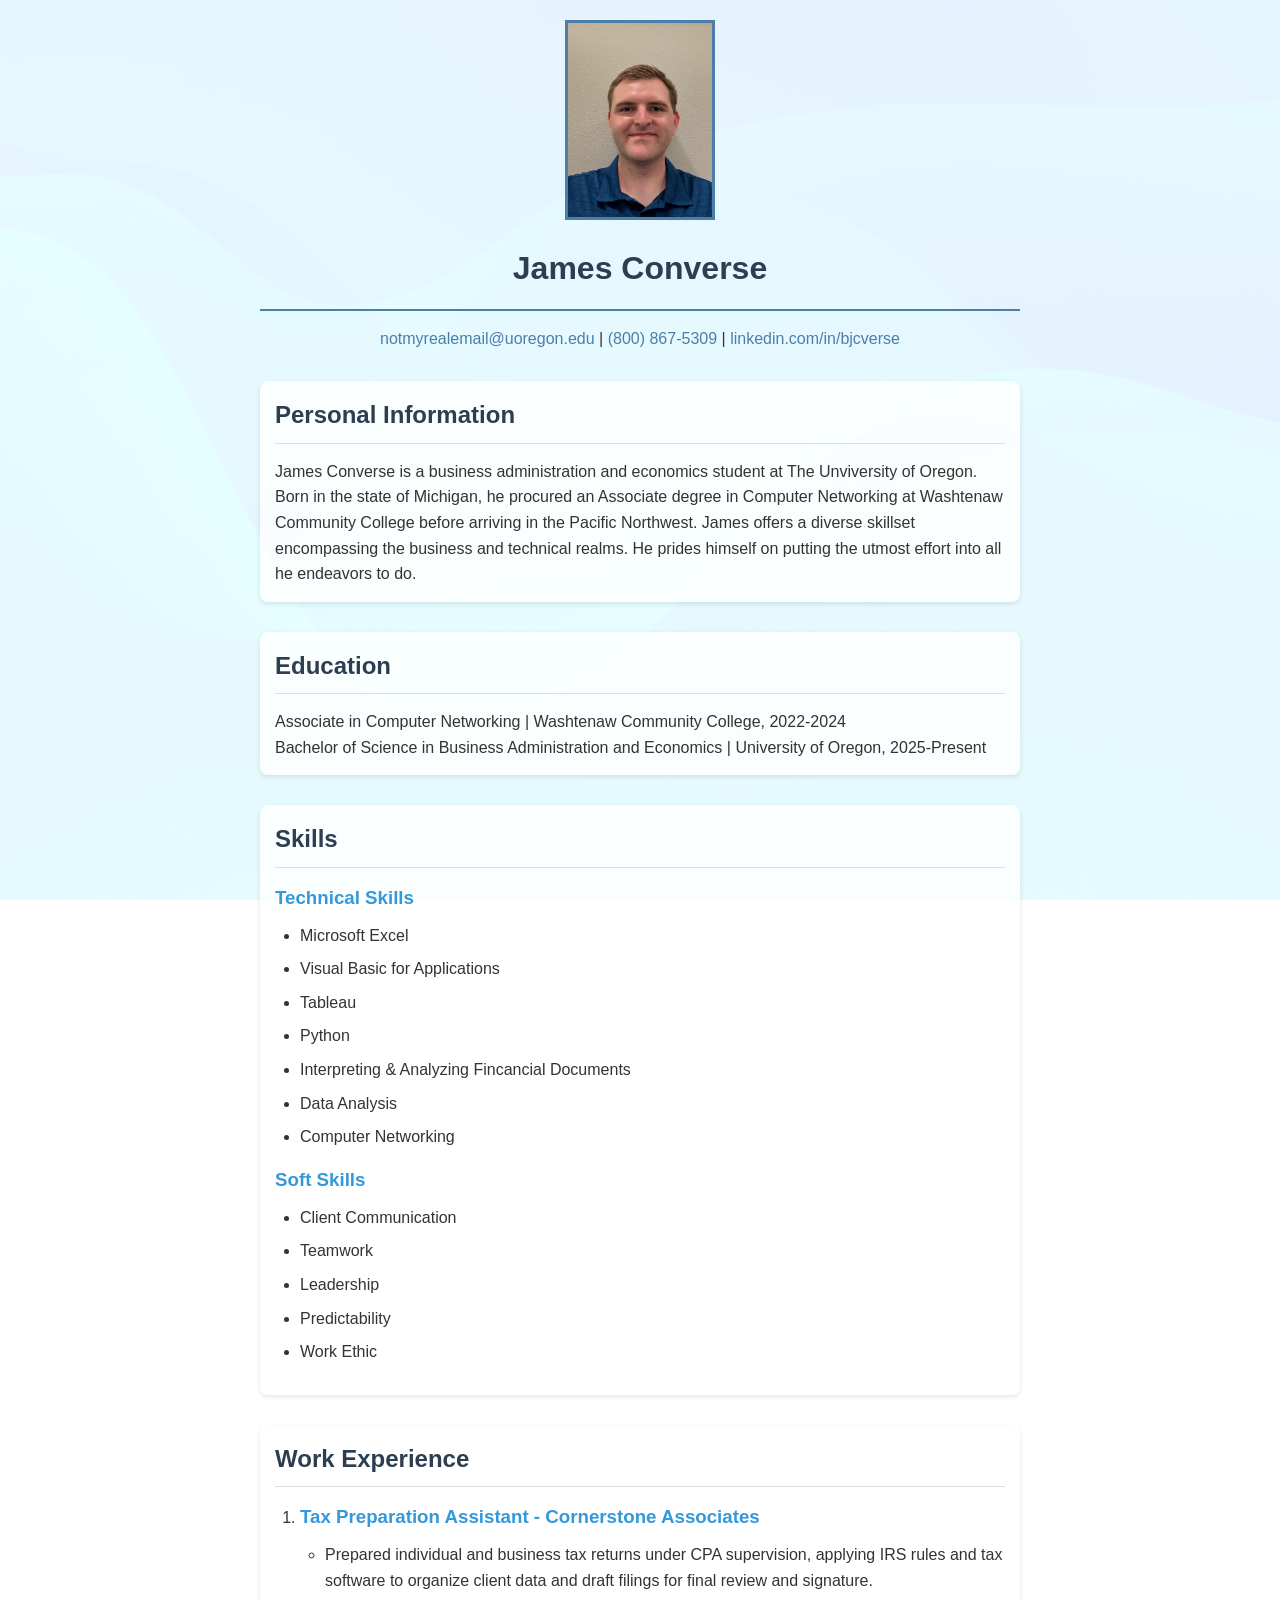
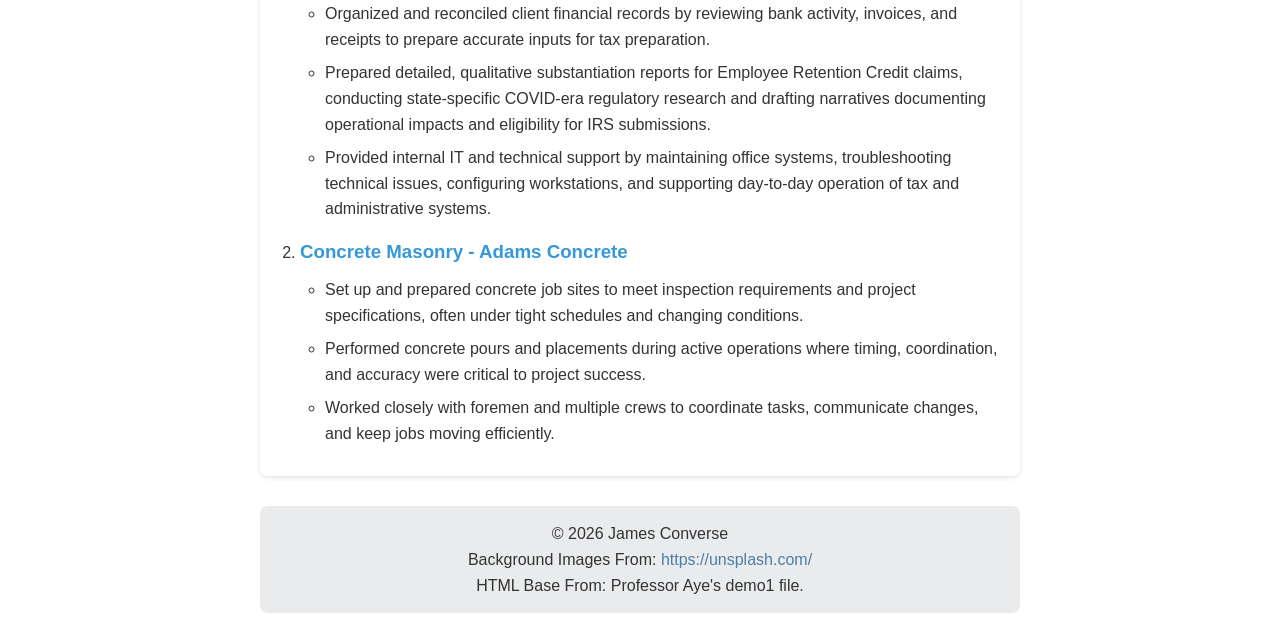
==== index.html @ b5184f1c "Add files via upload" ====
<!--
Name: James Converse
I used the code from demo 1 on Canvas as the "base" to build my site off of.
-->
<!DOCTYPE html>
<html lang="en"><head>
    <meta charset="UTF-8">
    <meta name="viewport" content="width=device-width, initial-scale=1.0">
    <title>James Converse: A Resume</title>
    <link rel="stylesheet" href="styles.css">
</head>
<body>
    <header>
        <img src="profile-picture.png" alt="James Converse profile picture" class="profile-image">
        <h1>James Converse</h1>
        <hr>
        <p>
            <a href="mailto:notmyrealemail@uoregon.edu" title="Email James Converse">notmyrealemail@uoregon.edu</a> |
            <a href="tel:18008675309" title="Call James Converse">(800) 867-5309</a> |
            <a href="https://www.linkedin.com/" target="_blank" title="James' LinkedIn Profile">linkedin.com/in/bjcverse</a>
        </p>
    </header>

    <!-- Personal Information Section -->
    <section>
        <h2>Personal Information</h2>
        <p>James Converse is a business administration and economics student at The Unviversity of Oregon. Born in the state of 
            Michigan, he procured an Associate degree in Computer Networking at Washtenaw Community College before arriving in 
            the Pacific Northwest. James offers a diverse skillset encompassing the business and technical realms. He prides 
            himself on putting the utmost effort into all he endeavors to do.</p>
    </section>

    <!-- Education Section -->
    <section>
        <h2>Education</h2>
        <p>Associate in Computer Networking | Washtenaw Community College, 2022-2024<br>
            Bachelor of Science in Business Administration and Economics | University of Oregon, 2025-Present
        </p>
    </section>

    <!-- Skills Section -->
    <section>
        <h2>Skills</h2>
        

        <h3>Technical Skills</h3>
        <ul>
            <li>Microsoft Excel</li>
            <li>Visual Basic for Applications</li>
            <li>Tableau</li>
            <li>Python</li>
            <li>Interpreting & Analyzing Fincancial Documents</li>
            <li>Data Analysis</li>
            <li>Computer Networking</li>
        </ul>

    

        <h3>Soft Skills</h3>
        <ul>
            <li>Client Communication</li>
            <li>Teamwork</li>
            <li>Leadership</li>
            <li>Predictability</li>
            <li>Work Ethic</li>
        </ul>

    </section>

    <section>
        <h2>Work Experience</h2>
        <ol>
            <li>
                <h3>Tax Preparation Assistant - Cornerstone Associates</h3>
                <ul>
                <p>
                    <li>Prepared individual and business tax returns under CPA supervision, applying IRS rules and tax software to organize client data and draft filings for final review and signature. </li>
                    <li>Organized and reconciled client financial records by reviewing bank activity, invoices, and receipts to prepare accurate inputs for tax preparation. </li>
                    <li>Prepared detailed, qualitative substantiation reports for Employee Retention Credit claims, conducting state-specific COVID-era regulatory research and drafting narratives documenting operational impacts and eligibility for IRS submissions. </li>
                    <li>Provided internal IT and technical support by maintaining office systems, troubleshooting technical issues, configuring workstations, and supporting day-to-day operation of tax and administrative systems.</li>
                </p>
                </ul>
            </li>
            <li>
                <h3>Concrete Masonry - Adams Concrete</h3>
                <ul>
                    <p>
                    <li>Set up and prepared concrete job sites to meet inspection requirements and project specifications, often under tight schedules and changing conditions.</li>
                    <li>Performed concrete pours and placements during active operations where timing, coordination, and accuracy were critical to project success.</li>
                    <li>Worked closely with foremen and multiple crews to coordinate tasks, communicate changes, and keep jobs moving efficiently.</li>
                </ul>
                </p>
            </li>
            
        </ol>
    </section>

    <footer>
        <p>© 2026 James Converse <br>
            Background Images From: <a href="https://unsplash.com/">https://unsplash.com/</a> <br>
            HTML Base From: Professor Aye's demo1 file.</p>
    </footer>

</body></html>
---- styles.css ----
/* Global Styles */
* {
    margin: 0;
    padding: 0;
    box-sizing: border-box;
}

body {
    font-family: 'Segoe UI', Tahoma, Geneva, Verdana, sans-serif;
    line-height: 1.6;
    color: #333;
    max-width: 800px;
    margin: 0 auto;
    padding: 20px;
    position: relative;
}

/* Background Image with Transparency */
/* need position: fixed; and top: 0; left: 0; */
body:before {
    content: "";
    position: fixed;
    top: 0;
    left: 0;
    width: 100%;
    height: 100%;
    background-image: url('background.avif');
    background-size: cover;
    background-position: center;
    opacity: 0.1;
    z-index: -1;
}

/* Header Styles */
header {
    text-align: center;
    margin-bottom: 30px;
}

.profile-image {
    width: 150px;
    height: 200px; /* 4:3 ratio */
    object-fit: cover;
    border: 3px solid #4d7ea8;
    margin-bottom: 15px;
}

h1 {
    color: #2c3e50;
    margin-bottom: 10px;
}

hr {
    border: none;
    height: 2px;
    background-color: #4d7ea8;
    margin: 15px 0;
}

/* Link Styles */
a {
    color: #4d7ea8;
    text-decoration: none;
    transition: color 0.3s;
}

a:hover {
    color: #2980b9;
    text-decoration: underline;
}

a:visited {
    color: #8e44ad;
}

/* Section Styles */
section {
    margin-bottom: 30px;
    padding: 15px;
    background-color: rgba(255, 255, 255, 0.8);
    border-radius: 8px;
    box-shadow: 0 2px 5px rgba(0, 0, 0, 0.1);
}

h2 {
    color: #2c3e50;
    margin-bottom: 15px;
    border-bottom: 1px solid #ddd;
    padding-bottom: 8px;
}

h3 {
    color: #3498db;
    margin: 15px 0 10px 0;
}

/* List Styles */
ul, ol {
    padding-left: 25px;
    margin-bottom: 15px;
}

li {
    margin-bottom: 8px;
}

/* Skills Section */
section section {
    box-shadow: none;
    margin-bottom: 15px;
    padding: 10px;
}

/* Footer Styles */
footer {
    text-align: center;
    margin-top: 30px;
    padding: 15px;
    background-color: rgba(44, 62, 80, 0.1);
    border-radius: 8px;
}
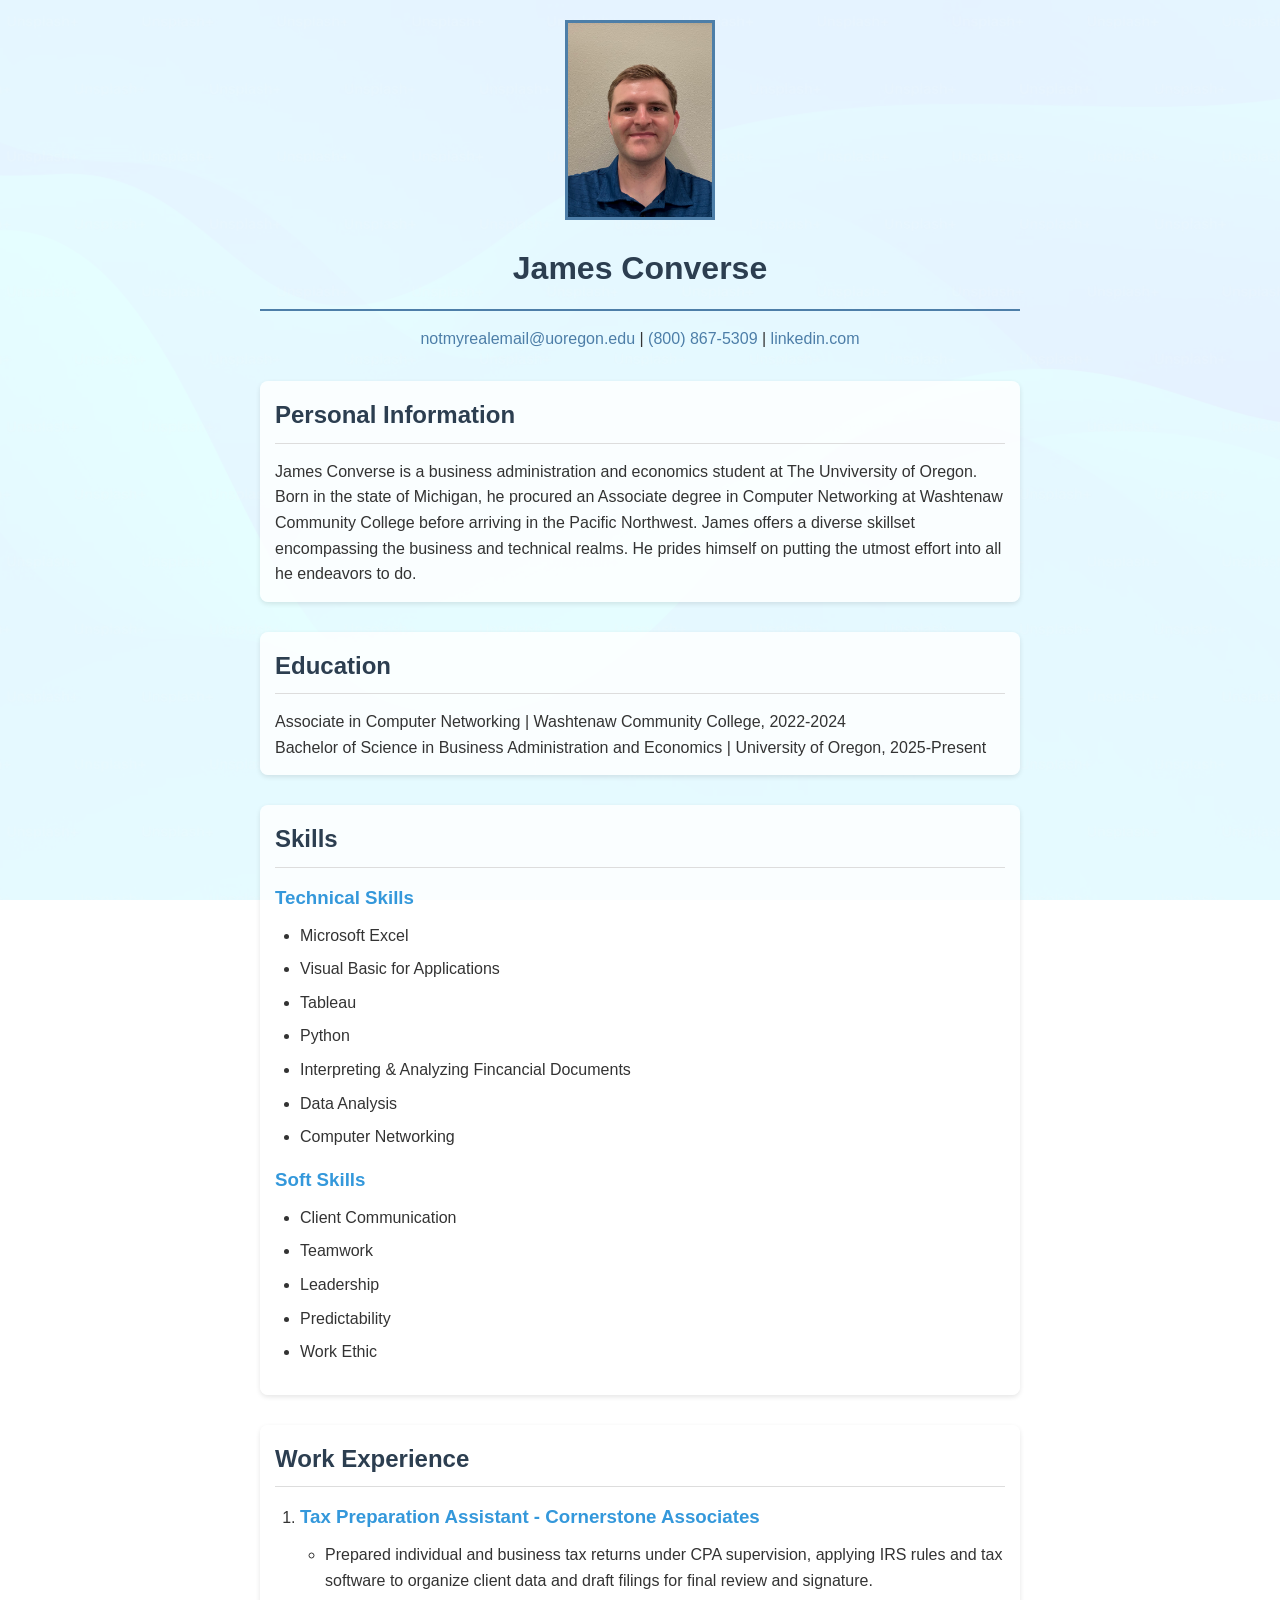
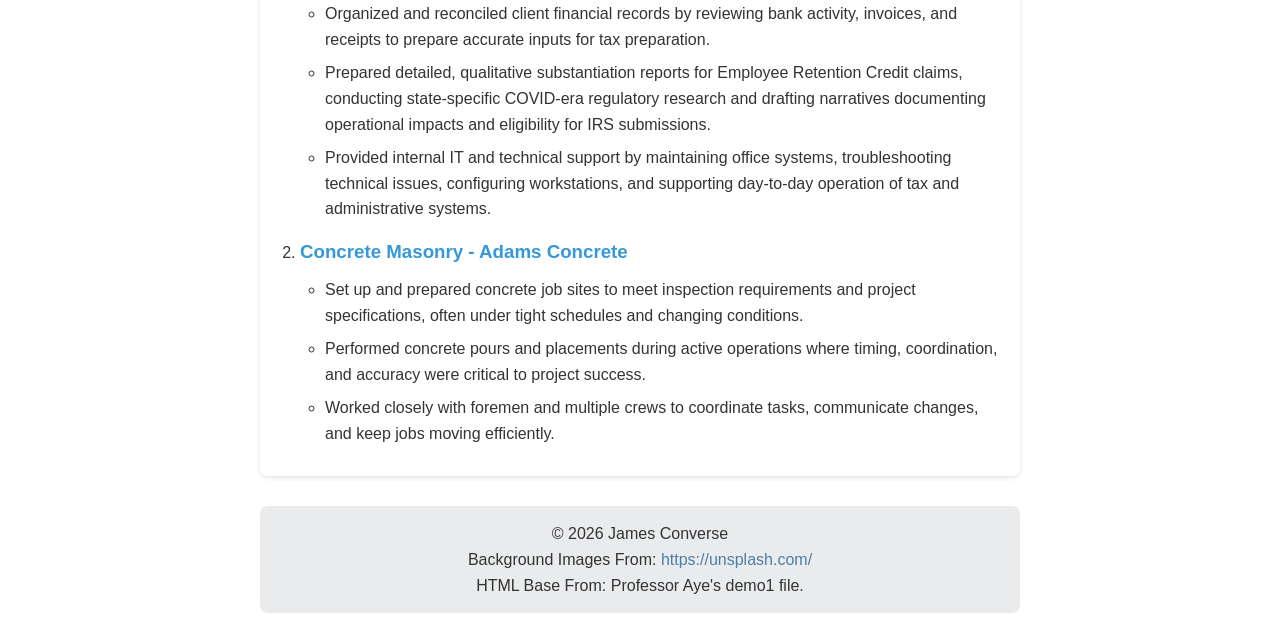
==== commit c7542beb: "Removed real LinkedIn link" ====
--- a/index.html
+++ b/index.html
@@ -17,7 +17,7 @@
         <p>
             <a href="mailto:notmyrealemail@uoregon.edu" title="Email James Converse">notmyrealemail@uoregon.edu</a> |
             <a href="tel:18008675309" title="Call James Converse">(800) 867-5309</a> |
-            <a href="https://www.linkedin.com/" target="_blank" title="James' LinkedIn Profile">linkedin.com/in/bjcverse</a>
+            <a href="https://www.linkedin.com/" target="_blank" title="James' LinkedIn Profile">linkedin.com</a>
         </p>
     </header>
 
@@ -101,4 +101,5 @@
             HTML Base From: Professor Aye's demo1 file.</p>
     </footer>
 
-</body></html>+
+</body></html>
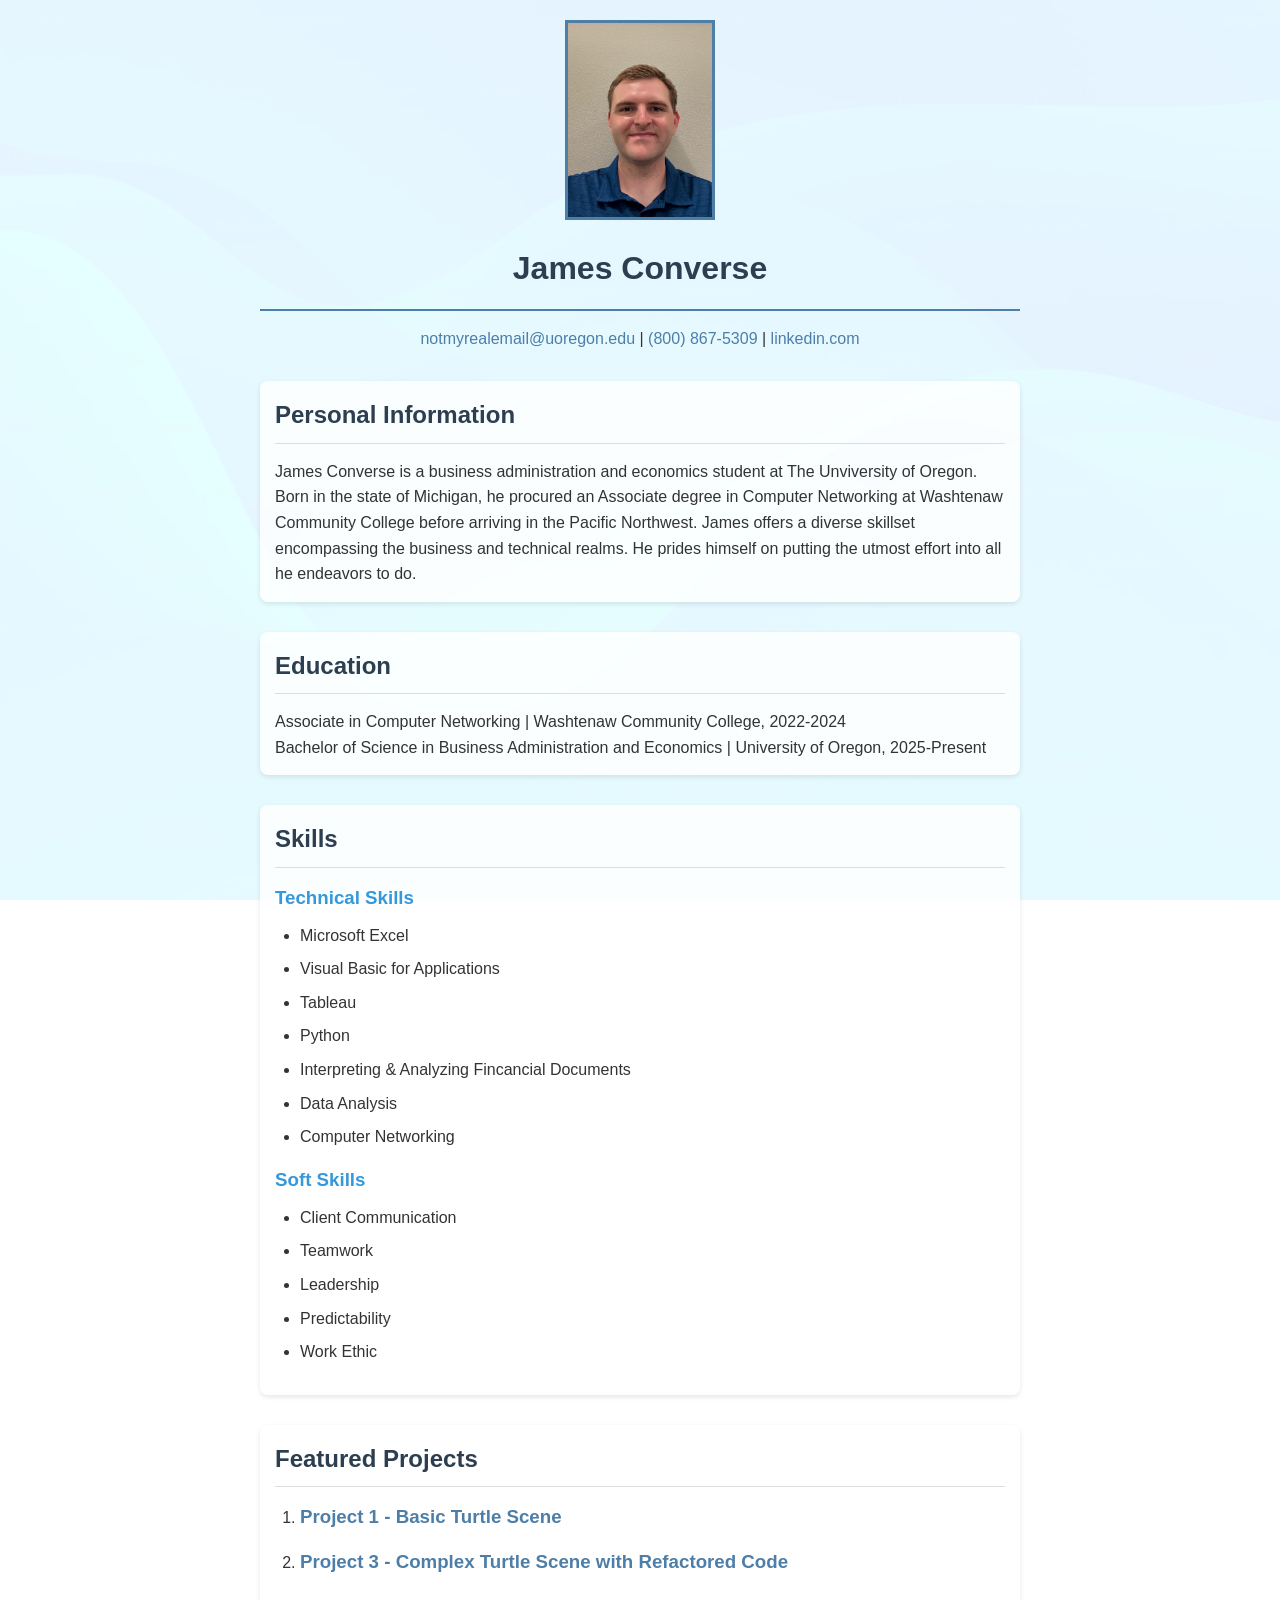
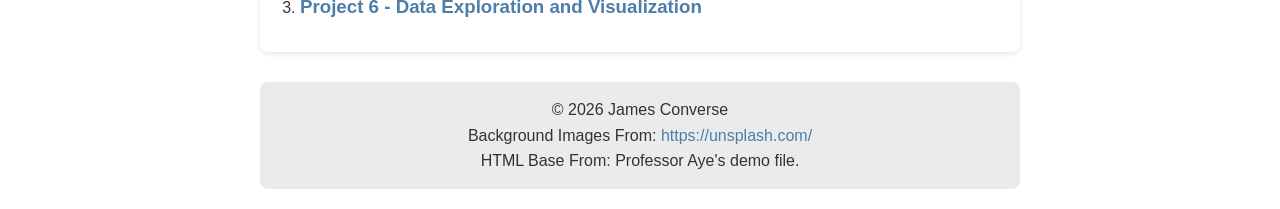
==== commit 8180c33c: "Add files via upload" ====
--- a/index.html
+++ b/index.html
@@ -68,28 +68,16 @@
     </section>
 
     <section>
-        <h2>Work Experience</h2>
+        <h2>Featured Projects</h2>
         <ol>
             <li>
-                <h3>Tax Preparation Assistant - Cornerstone Associates</h3>
-                <ul>
-                <p>
-                    <li>Prepared individual and business tax returns under CPA supervision, applying IRS rules and tax software to organize client data and draft filings for final review and signature. </li>
-                    <li>Organized and reconciled client financial records by reviewing bank activity, invoices, and receipts to prepare accurate inputs for tax preparation. </li>
-                    <li>Prepared detailed, qualitative substantiation reports for Employee Retention Credit claims, conducting state-specific COVID-era regulatory research and drafting narratives documenting operational impacts and eligibility for IRS submissions. </li>
-                    <li>Provided internal IT and technical support by maintaining office systems, troubleshooting technical issues, configuring workstations, and supporting day-to-day operation of tax and administrative systems.</li>
-                </p>
-                </ul>
+                <h3><a href="project1.html" target="_blank"> Project 1 - Basic Turtle Scene</a></h3>  
             </li>
             <li>
-                <h3>Concrete Masonry - Adams Concrete</h3>
-                <ul>
-                    <p>
-                    <li>Set up and prepared concrete job sites to meet inspection requirements and project specifications, often under tight schedules and changing conditions.</li>
-                    <li>Performed concrete pours and placements during active operations where timing, coordination, and accuracy were critical to project success.</li>
-                    <li>Worked closely with foremen and multiple crews to coordinate tasks, communicate changes, and keep jobs moving efficiently.</li>
-                </ul>
-                </p>
+                <h3><a href="project3.html" target="_blank">Project 3 - Complex Turtle Scene with Refactored Code</a></h3>
+             </li>   
+            <li>
+                <h3><a href="project6.html" target="_blank">Project 6 - Data Exploration and Visualization</a></h3>
             </li>
             
         </ol>
@@ -98,8 +86,7 @@
     <footer>
         <p>© 2026 James Converse <br>
             Background Images From: <a href="https://unsplash.com/">https://unsplash.com/</a> <br>
-            HTML Base From: Professor Aye's demo1 file.</p>
+            HTML Base From: Professor Aye's demo file.</p>
     </footer>
 
-
-</body></html>
+</body></html>
--- a/styles.css
+++ b/styles.css
@@ -104,11 +104,62 @@
     margin-bottom: 8px;
 }
 
-/* Skills Section */
-section section {
-    box-shadow: none;
-    margin-bottom: 15px;
-    padding: 10px;
+/* Styles for code section */
+.code-container {
+    background-color: #2d3748;
+    border-radius: 8px;
+    padding: 20px;
+    margin: 20px 0;
+    overflow-x: auto;
+    border-left: 4px solid #4299e1;
+}
+
+code {
+    font-family: 'Consolas', 'Monaco', 'Courier New', monospace;
+    font-size: 14px;
+    line-height: 1.5;
+    color: #e2e8f0;
+    display: block;
+    white-space: pre;
+}
+
+.keyword { color: #f56565; }
+.function { color: #68d391; }
+.string { color: #fbb6ce; }
+.comment { color: #a0aec0; font-style: italic; }
+.parameter { color: #90cdf4; }
+
+/* Styles for the turtle graphics scene section */
+.scene-container {
+    text-align: center;
+    margin: 2rem 0;
+    padding: 1rem;
+    background: linear-gradient(135deg, #f5f7fa 0%, #c3cfe2 100%);
+    border-radius: 12px;
+    box-shadow: 0 4px 15px rgba(0, 0, 0, 0.1);
+}
+
+.scene-image {
+    max-width: 100%;
+    height: auto;
+    border-radius: 8px;
+    border: 3px solid #fff;
+    box-shadow: 0 8px 25px rgba(0, 0, 0, 0.15);
+    transition: transform 0.3s ease;
+}
+
+.scene-image:hover {
+    transform: scale(1.02);
+}
+
+.scene-description {
+    font-style: italic;
+    color: #666;
+    margin-top: 1.5rem;
+    padding: 1rem;
+    background-color: rgba(255, 255, 255, 0.7);
+    border-radius: 8px;
+    border-left: 4px solid #4a90e2;
 }
 
 /* Footer Styles */
